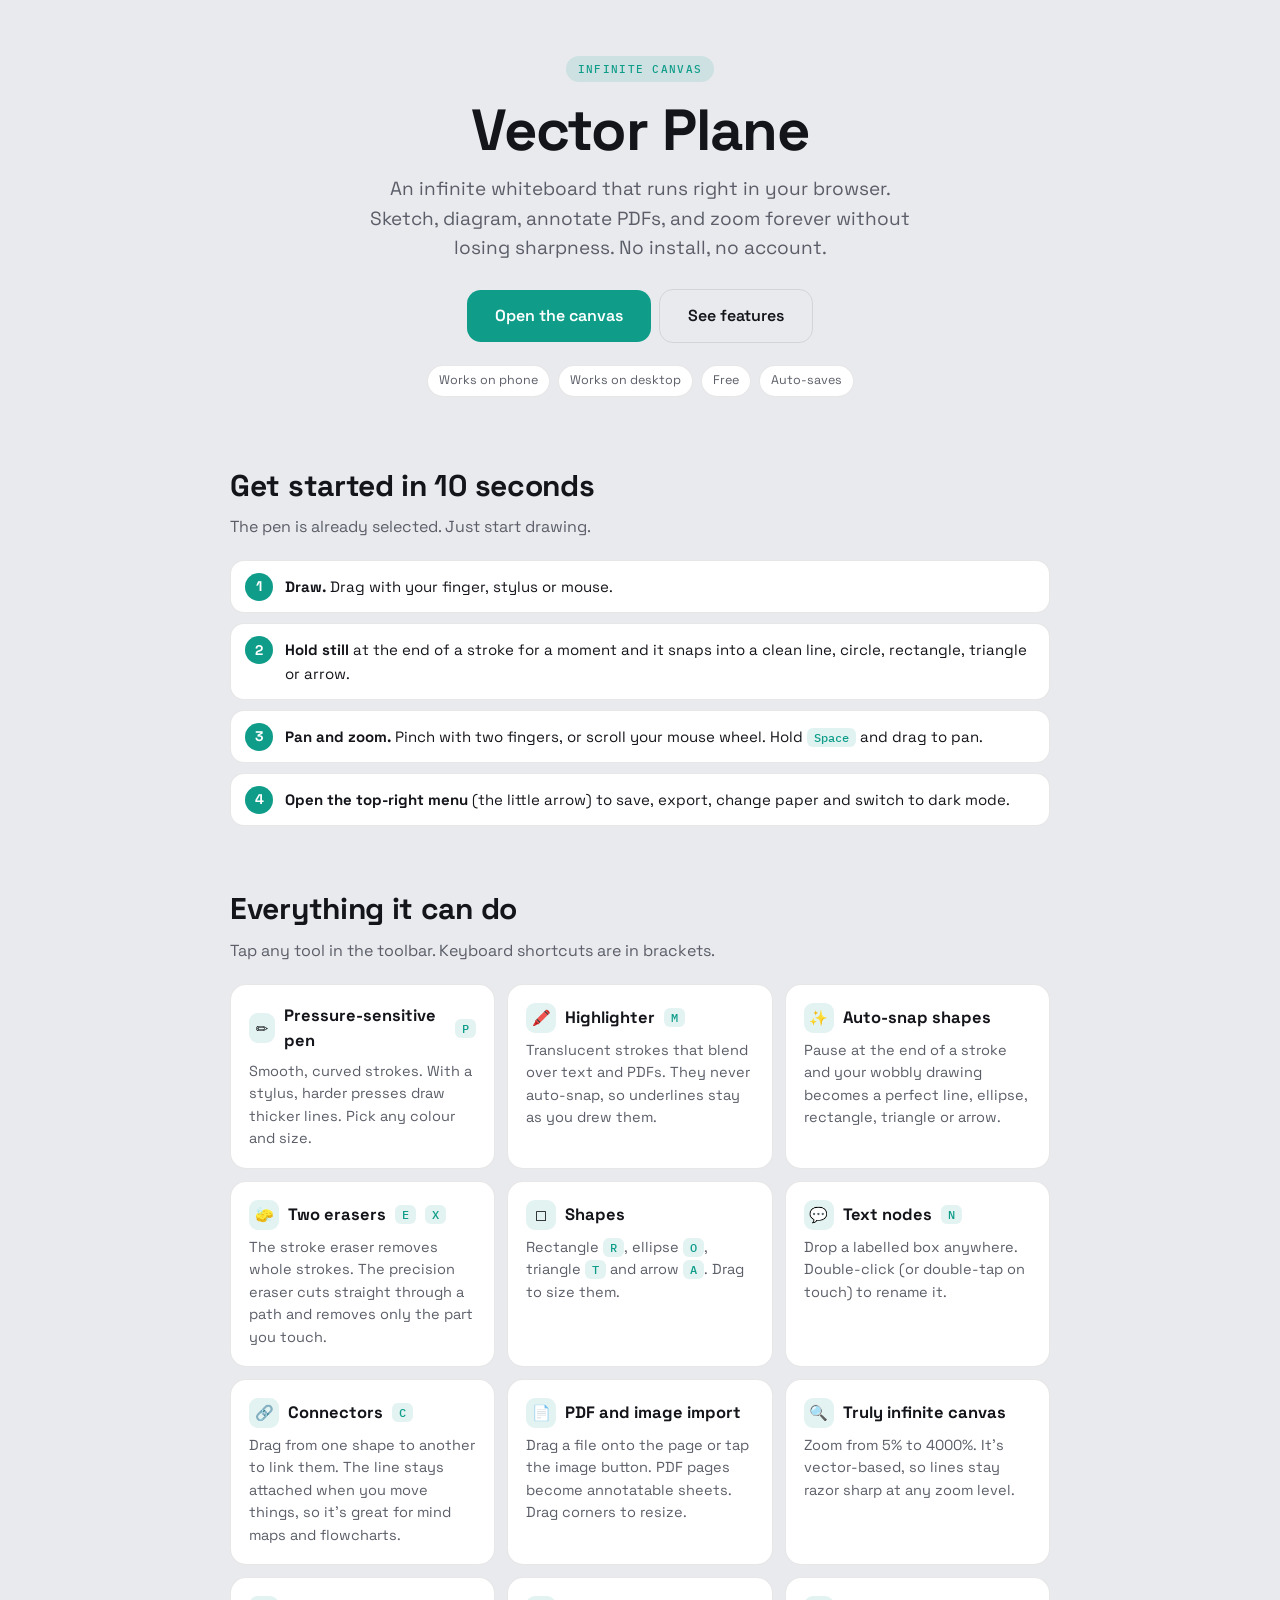
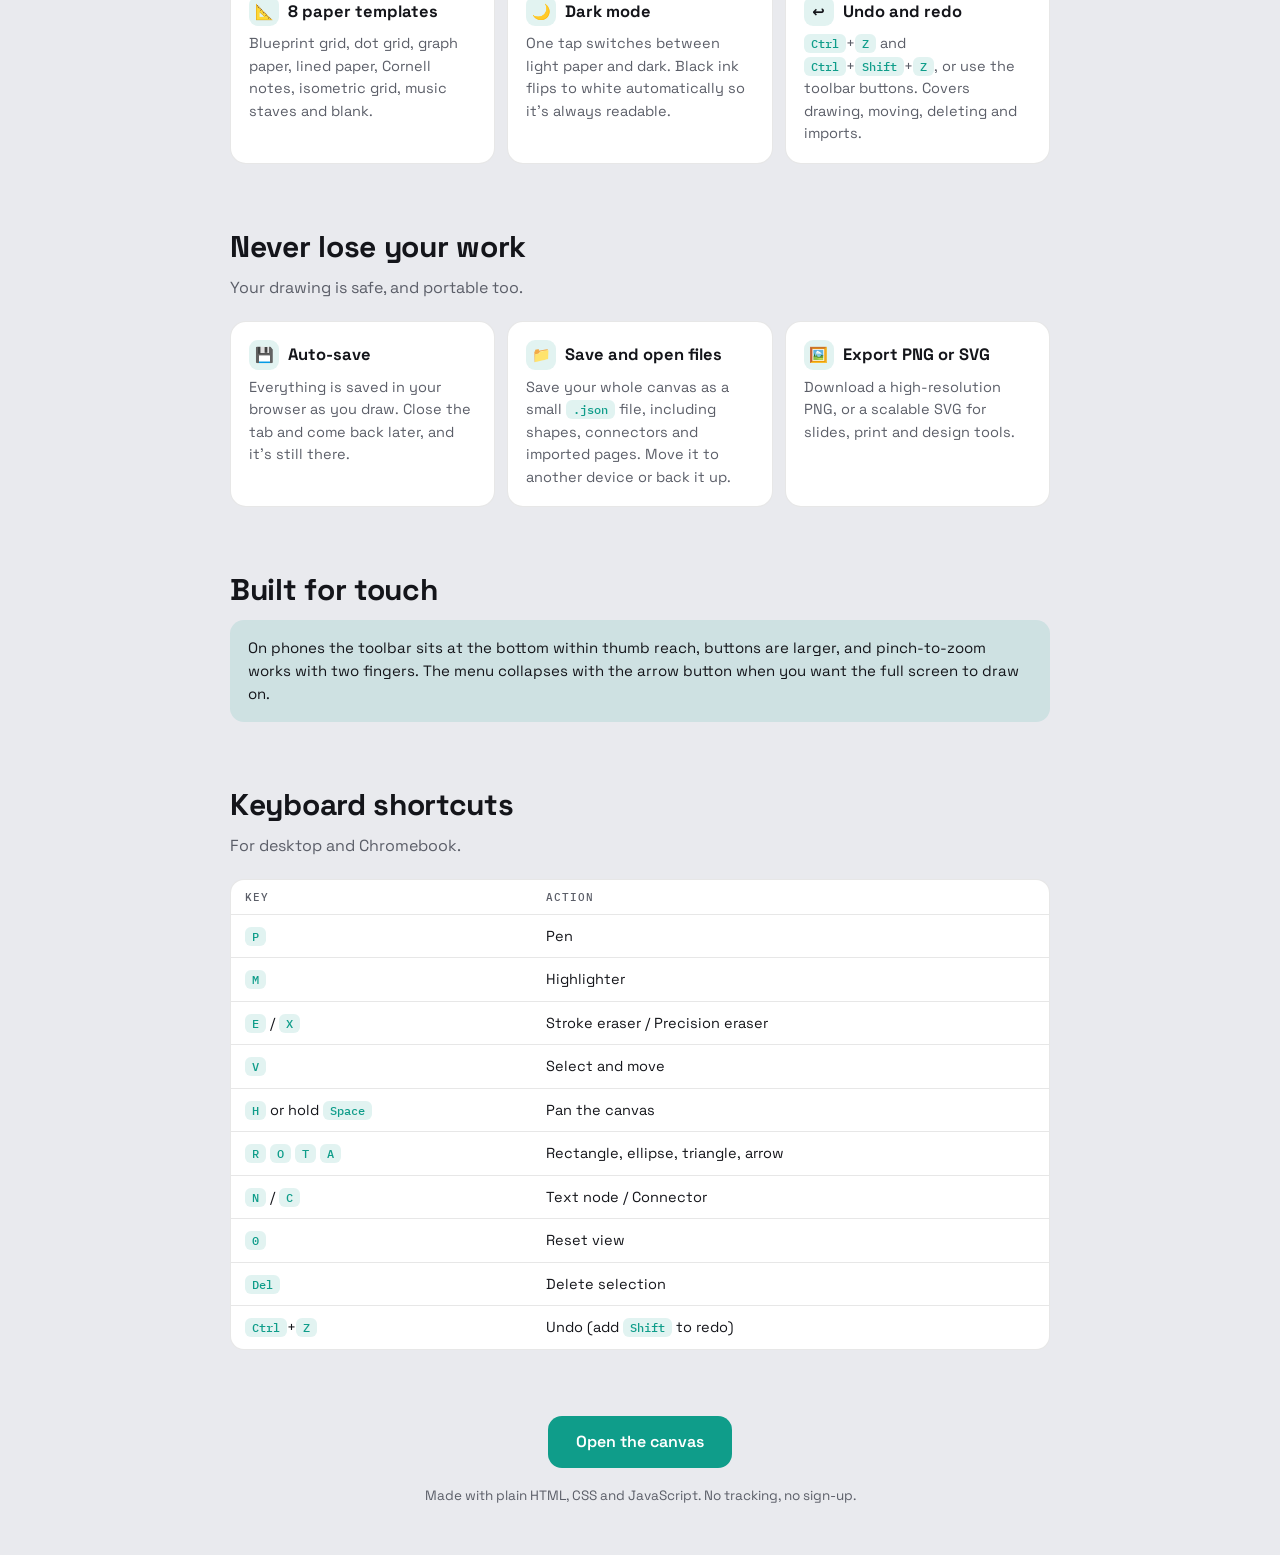
==== guide.html @ f3e9ff90 "Add feature guide HTML structure and styles This file contains the HTML structure and styling for th" ====
<!DOCTYPE html>
<html lang="en">
<head>
<meta charset="UTF-8">
<meta name="viewport" content="width=device-width, initial-scale=1, viewport-fit=cover">
<title>Vector Plane — Feature Guide</title>
<meta name="description" content="An infinite whiteboard that runs in your browser. See everything it can do.">
<link rel="icon" href="https://img.icons8.com/3d-sugary/100/class-1.png">
<link rel="preconnect" href="https://fonts.googleapis.com">
<link rel="preconnect" href="https://fonts.gstatic.com" crossorigin>
<link href="https://fonts.googleapis.com/css2?family=Space+Grotesk:wght@400;500;600;700&family=IBM+Plex+Mono:wght@400;500&display=swap" rel="stylesheet">
<style>
  :root{
    --bg:#E9EAEE; --card:#fff; --line:rgba(20,21,26,.1); --ink:#14151A; --mute:#5b5e68;
    --accent:#0f9d8a; --accent-soft:rgba(15,157,138,.12); --on-accent:#fff;
    --ui:'Space Grotesk',system-ui,-apple-system,sans-serif;
    --mono:'IBM Plex Mono',ui-monospace,monospace;
    box-sizing:border-box;
    padding-top:env(safe-area-inset-top,0px);
    padding-bottom:env(safe-area-inset-bottom,0px);
  }
  @media (prefers-color-scheme:dark){
    :root:not([data-theme="light"]){
      --bg:#121316; --card:#1E2024; --line:rgba(255,255,255,.08); --ink:#E9EAEE; --mute:#8A8D96;
      --accent:#35E0C6; --accent-soft:rgba(53,224,198,.14); --on-accent:#0A1512;
    }
  }
  :root[data-theme="dark"]{
    --bg:#121316; --card:#1E2024; --line:rgba(255,255,255,.08); --ink:#E9EAEE; --mute:#8A8D96;
    --accent:#35E0C6; --accent-soft:rgba(53,224,198,.14); --on-accent:#0A1512;
  }
  *{box-sizing:border-box}
  html{scroll-padding-top:env(safe-area-inset-top,0px);scroll-behavior:smooth}
  body{margin:0;background:var(--bg);color:var(--ink);font-family:var(--ui);line-height:1.55;-webkit-text-size-adjust:100%}
  .wrap{max-width:860px;margin:0 auto;padding:0 20px}
  .hero{padding:56px 0 36px;text-align:center}
  .tag{display:inline-block;font:500 11px var(--mono);letter-spacing:.12em;text-transform:uppercase;color:var(--accent);background:var(--accent-soft);padding:6px 12px;border-radius:999px}
  h1{font-size:clamp(34px,8vw,58px);line-height:1.04;margin:18px 0 14px;letter-spacing:-.02em}
  .lead{font-size:clamp(16px,3.6vw,19px);color:var(--mute);max-width:560px;margin:0 auto 26px}
  .btn{display:inline-block;background:var(--accent);color:var(--on-accent);font-weight:600;text-decoration:none;padding:14px 28px;border-radius:14px;font-size:16px}
  .btn.ghost{background:transparent;color:var(--ink);border:1px solid var(--line);margin-left:8px}
  .pills{display:flex;flex-wrap:wrap;gap:8px;justify-content:center;margin-top:22px}
  .pills span{font-size:12.5px;color:var(--mute);border:1px solid var(--line);padding:5px 11px;border-radius:999px;background:var(--card)}
  section{padding:30px 0}
  h2{font-size:clamp(22px,5vw,30px);margin:0 0 6px;letter-spacing:-.01em}
  .sub{color:var(--mute);margin:0 0 20px}
  .grid{display:grid;gap:12px;grid-template-columns:repeat(auto-fit,minmax(250px,1fr))}
  .card{background:var(--card);border:1px solid var(--line);border-radius:16px;padding:18px}
  .card h3{margin:0 0 6px;font-size:16.5px;display:flex;align-items:center;gap:9px}
  .card h3 i{font-style:normal;display:grid;place-items:center;width:30px;height:30px;border-radius:9px;background:var(--accent-soft);font-size:15px}
  .card p{margin:0;color:var(--mute);font-size:14.5px}
  kbd{font:500 12px var(--mono);background:var(--accent-soft);color:var(--accent);padding:2px 7px;border-radius:6px;white-space:nowrap}
  ol.steps{list-style:none;counter-reset:s;padding:0;margin:0;display:grid;gap:10px}
  ol.steps li{counter-increment:s;background:var(--card);border:1px solid var(--line);border-radius:14px;padding:14px 16px 14px 54px;position:relative;font-size:15px}
  ol.steps li::before{content:counter(s);position:absolute;left:14px;top:12px;width:28px;height:28px;border-radius:50%;background:var(--accent);color:var(--on-accent);display:grid;place-items:center;font-weight:700;font-size:14px}
  .scroll{overflow-x:auto;border:1px solid var(--line);border-radius:14px;background:var(--card)}
  table{border-collapse:collapse;width:100%;min-width:420px;font-size:14.5px}
  th,td{text-align:left;padding:10px 14px;border-bottom:1px solid var(--line)}
  tr:last-child td{border-bottom:none}
  th{font:500 11px var(--mono);letter-spacing:.08em;text-transform:uppercase;color:var(--mute)}
  .note{background:var(--accent-soft);border-radius:14px;padding:16px 18px;font-size:15px}
  footer{padding:36px 0 48px;text-align:center;color:var(--mute);font-size:13.5px}
  footer .btn{margin-bottom:18px}
</style>
</head>
<body>
<div class="wrap">

  <header class="hero">
    <span class="tag">Infinite canvas</span>
    <h1>Vector Plane</h1>
    <p class="lead">An infinite whiteboard that runs right in your browser. Sketch, diagram, annotate PDFs, and zoom forever without losing sharpness. No install, no account.</p>
    <a class="btn" href="https://zxdr4gon.github.io/vectorboard/">Open the canvas</a><a class="btn ghost" href="#features">See features</a>
    <div class="pills"><span>Works on phone</span><span>Works on desktop</span><span>Free</span><span>Auto-saves</span></div>
  </header>

  <section id="start">
    <h2>Get started in 10 seconds</h2>
    <p class="sub">The pen is already selected. Just start drawing.</p>
    <ol class="steps">
      <li><b>Draw.</b> Drag with your finger, stylus or mouse.</li>
      <li><b>Hold still</b> at the end of a stroke for a moment and it snaps into a clean line, circle, rectangle, triangle or arrow.</li>
      <li><b>Pan and zoom.</b> Pinch with two fingers, or scroll your mouse wheel. Hold <kbd>Space</kbd> and drag to pan.</li>
      <li><b>Open the top-right menu</b> (the little arrow) to save, export, change paper and switch to dark mode.</li>
    </ol>
  </section>

  <section id="features">
    <h2>Everything it can do</h2>
    <p class="sub">Tap any tool in the toolbar. Keyboard shortcuts are in brackets.</p>
    <div class="grid">
      <div class="card"><h3><i>✏️</i>Pressure-sensitive pen <kbd>P</kbd></h3><p>Smooth, curved strokes. With a stylus, harder presses draw thicker lines. Pick any colour and size.</p></div>
      <div class="card"><h3><i>🖍️</i>Highlighter <kbd>M</kbd></h3><p>Translucent strokes that blend over text and PDFs. They never auto-snap, so underlines stay as you drew them.</p></div>
      <div class="card"><h3><i>✨</i>Auto-snap shapes</h3><p>Pause at the end of a stroke and your wobbly drawing becomes a perfect line, ellipse, rectangle, triangle or arrow.</p></div>
      <div class="card"><h3><i>🧽</i>Two erasers <kbd>E</kbd> <kbd>X</kbd></h3><p>The stroke eraser removes whole strokes. The precision eraser cuts straight through a path and removes only the part you touch.</p></div>
      <div class="card"><h3><i>◻️</i>Shapes</h3><p>Rectangle <kbd>R</kbd>, ellipse <kbd>O</kbd>, triangle <kbd>T</kbd> and arrow <kbd>A</kbd>. Drag to size them.</p></div>
      <div class="card"><h3><i>💬</i>Text nodes <kbd>N</kbd></h3><p>Drop a labelled box anywhere. Double-click (or double-tap on touch) to rename it.</p></div>
      <div class="card"><h3><i>🔗</i>Connectors <kbd>C</kbd></h3><p>Drag from one shape to another to link them. The line stays attached when you move things, so it's great for mind maps and flowcharts.</p></div>
      <div class="card"><h3><i>📄</i>PDF and image import</h3><p>Drag a file onto the page or tap the image button. PDF pages become annotatable sheets. Drag corners to resize.</p></div>
      <div class="card"><h3><i>🔍</i>Truly infinite canvas</h3><p>Zoom from 5% to 4000%. It's vector-based, so lines stay razor sharp at any zoom level.</p></div>
      <div class="card"><h3><i>📐</i>8 paper templates</h3><p>Blueprint grid, dot grid, graph paper, lined paper, Cornell notes, isometric grid, music staves and blank.</p></div>
      <div class="card"><h3><i>🌙</i>Dark mode</h3><p>One tap switches between light paper and dark. Black ink flips to white automatically so it's always readable.</p></div>
      <div class="card"><h3><i>↩️</i>Undo and redo</h3><p><kbd>Ctrl</kbd>+<kbd>Z</kbd> and <kbd>Ctrl</kbd>+<kbd>Shift</kbd>+<kbd>Z</kbd>, or use the toolbar buttons. Covers drawing, moving, deleting and imports.</p></div>
    </div>
  </section>

  <section id="save">
    <h2>Never lose your work</h2>
    <p class="sub">Your drawing is safe, and portable too.</p>
    <div class="grid">
      <div class="card"><h3><i>💾</i>Auto-save</h3><p>Everything is saved in your browser as you draw. Close the tab and come back later, and it's still there.</p></div>
      <div class="card"><h3><i>📁</i>Save and open files</h3><p>Save your whole canvas as a small <kbd>.json</kbd> file, including shapes, connectors and imported pages. Move it to another device or back it up.</p></div>
      <div class="card"><h3><i>🖼️</i>Export PNG or SVG</h3><p>Download a high-resolution PNG, or a scalable SVG for slides, print and design tools.</p></div>
    </div>
  </section>

  <section id="mobile">
    <h2>Built for touch</h2>
    <div class="note">On phones the toolbar sits at the bottom within thumb reach, buttons are larger, and pinch-to-zoom works with two fingers. The menu collapses with the arrow button when you want the full screen to draw on.</div>
  </section>

  <section id="keys">
    <h2>Keyboard shortcuts</h2>
    <p class="sub">For desktop and Chromebook.</p>
    <div class="scroll"><table>
      <tr><th>Key</th><th>Action</th></tr>
      <tr><td><kbd>P</kbd></td><td>Pen</td></tr>
      <tr><td><kbd>M</kbd></td><td>Highlighter</td></tr>
      <tr><td><kbd>E</kbd> / <kbd>X</kbd></td><td>Stroke eraser / Precision eraser</td></tr>
      <tr><td><kbd>V</kbd></td><td>Select and move</td></tr>
      <tr><td><kbd>H</kbd> or hold <kbd>Space</kbd></td><td>Pan the canvas</td></tr>
      <tr><td><kbd>R</kbd> <kbd>O</kbd> <kbd>T</kbd> <kbd>A</kbd></td><td>Rectangle, ellipse, triangle, arrow</td></tr>
      <tr><td><kbd>N</kbd> / <kbd>C</kbd></td><td>Text node / Connector</td></tr>
      <tr><td><kbd>0</kbd></td><td>Reset view</td></tr>
      <tr><td><kbd>Del</kbd></td><td>Delete selection</td></tr>
      <tr><td><kbd>Ctrl</kbd>+<kbd>Z</kbd></td><td>Undo (add <kbd>Shift</kbd> to redo)</td></tr>
    </table></div>
  </section>

  <footer>
    <a class="btn" href="https://zxdr4gon.github.io/vectorboard/">Open the canvas</a>
    <div>Made with plain HTML, CSS and JavaScript. No tracking, no sign-up.</div>
  </footer>

</div>
</body>
</html>
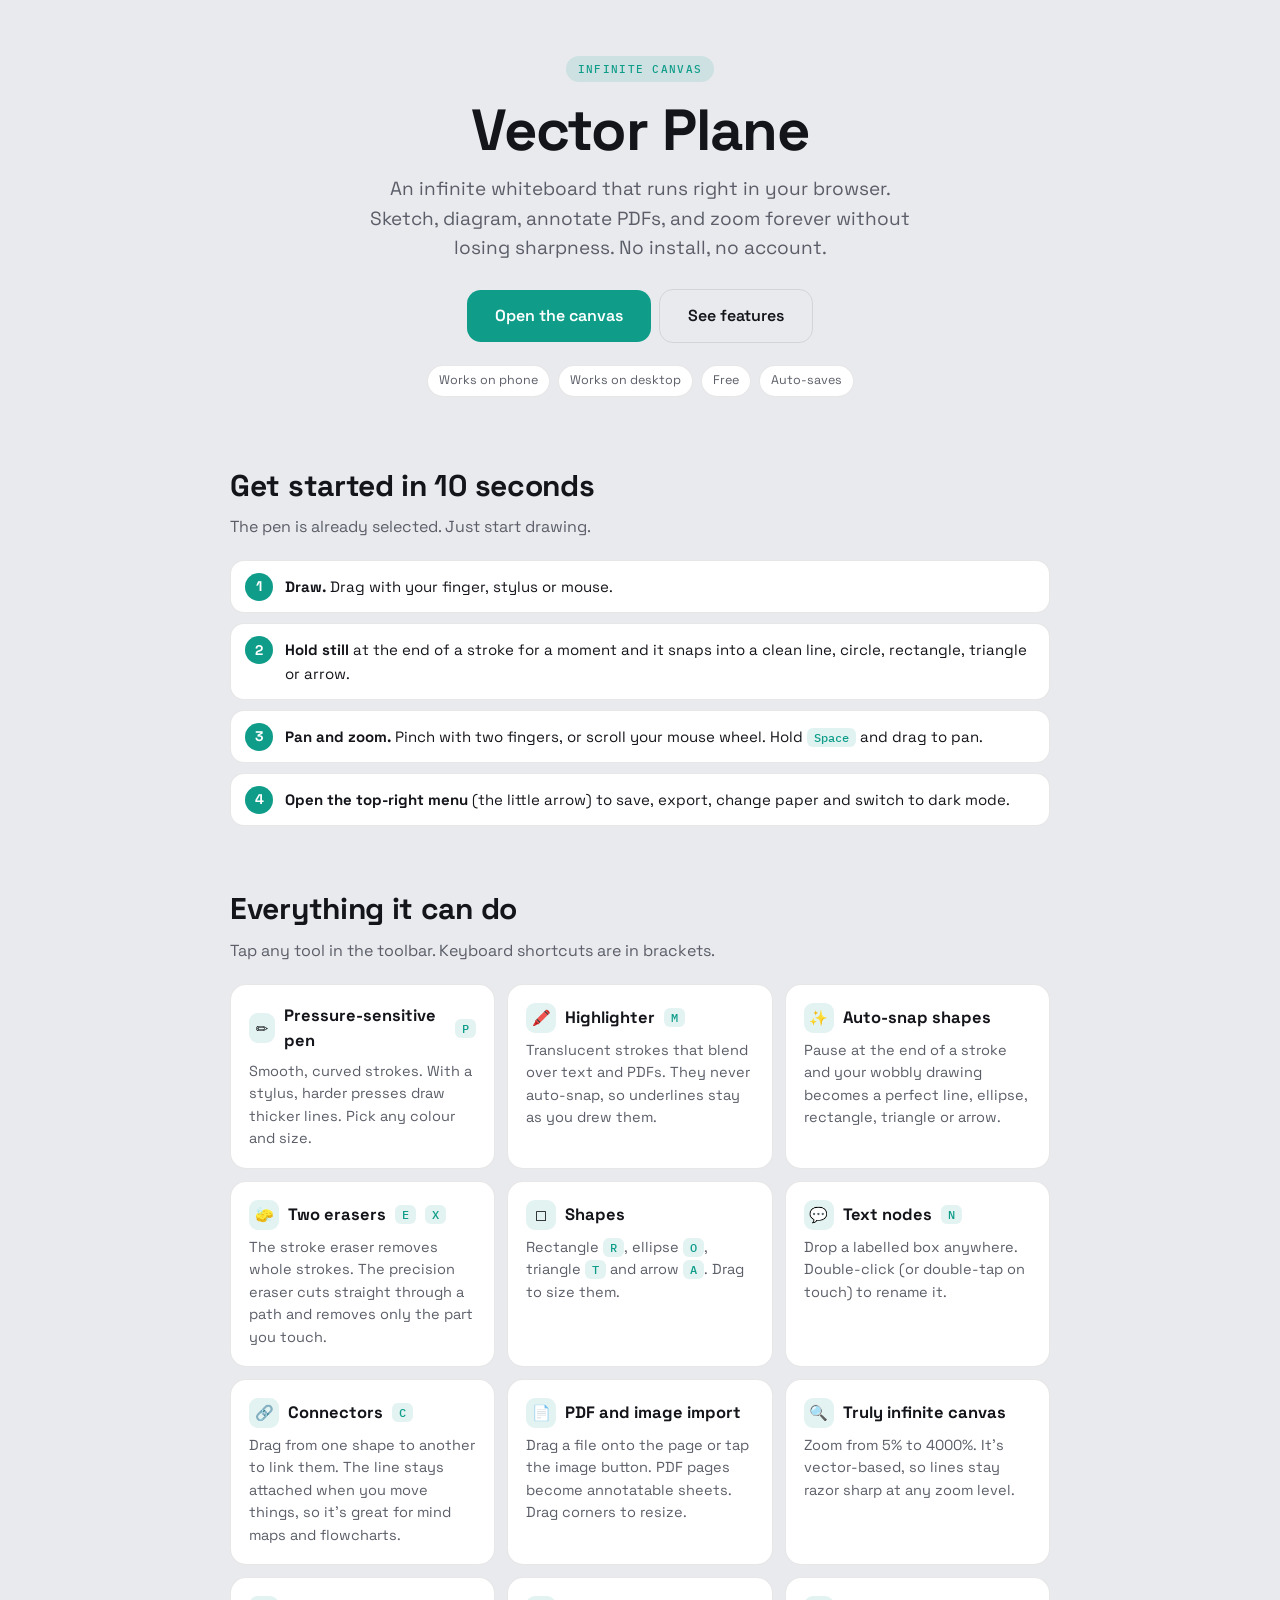
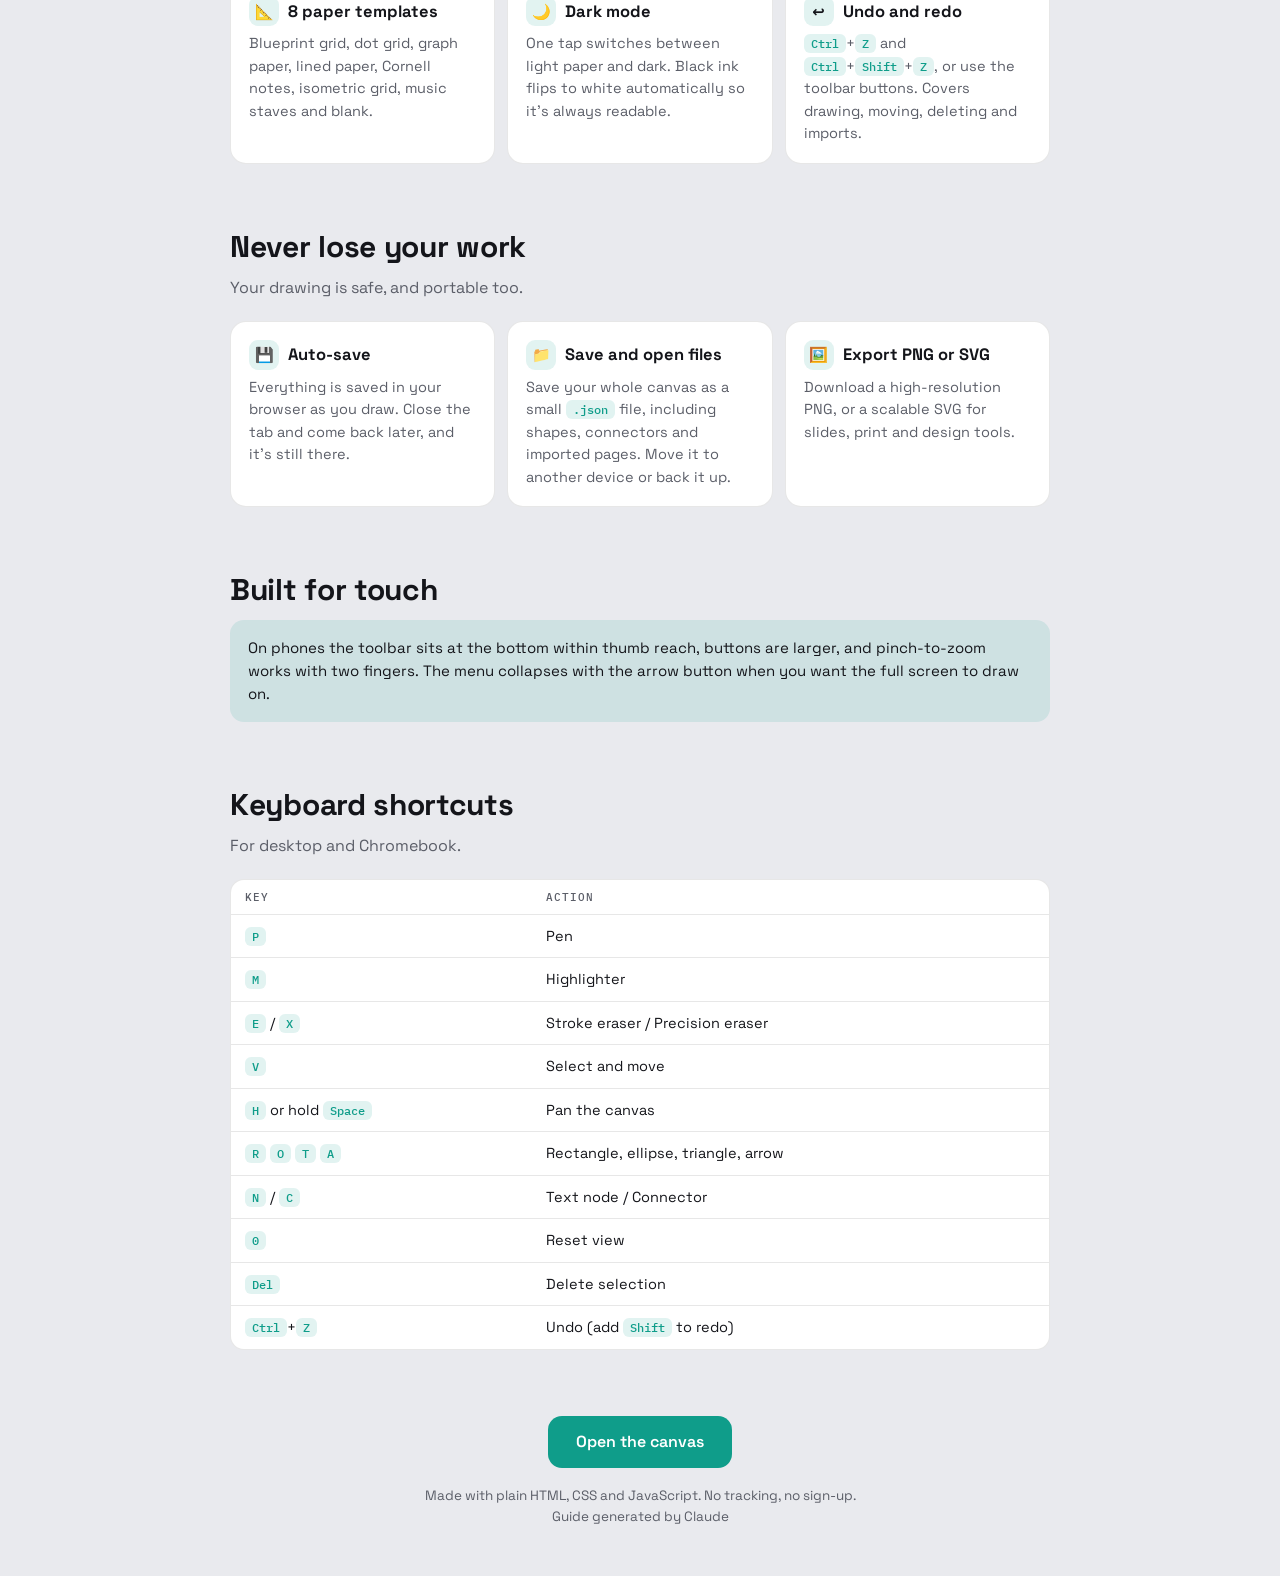
==== commit a5677f18: "Fix footer HTML syntax error" ====
--- a/guide.html
+++ b/guide.html
@@ -140,6 +140,7 @@
   <footer>
     <a class="btn" href="https://zxdr4gon.github.io/vectorboard/">Open the canvas</a>
     <div>Made with plain HTML, CSS and JavaScript. No tracking, no sign-up.</div>
+    <div>Guide generated by Claude</div?
   </footer>
 
 </div>
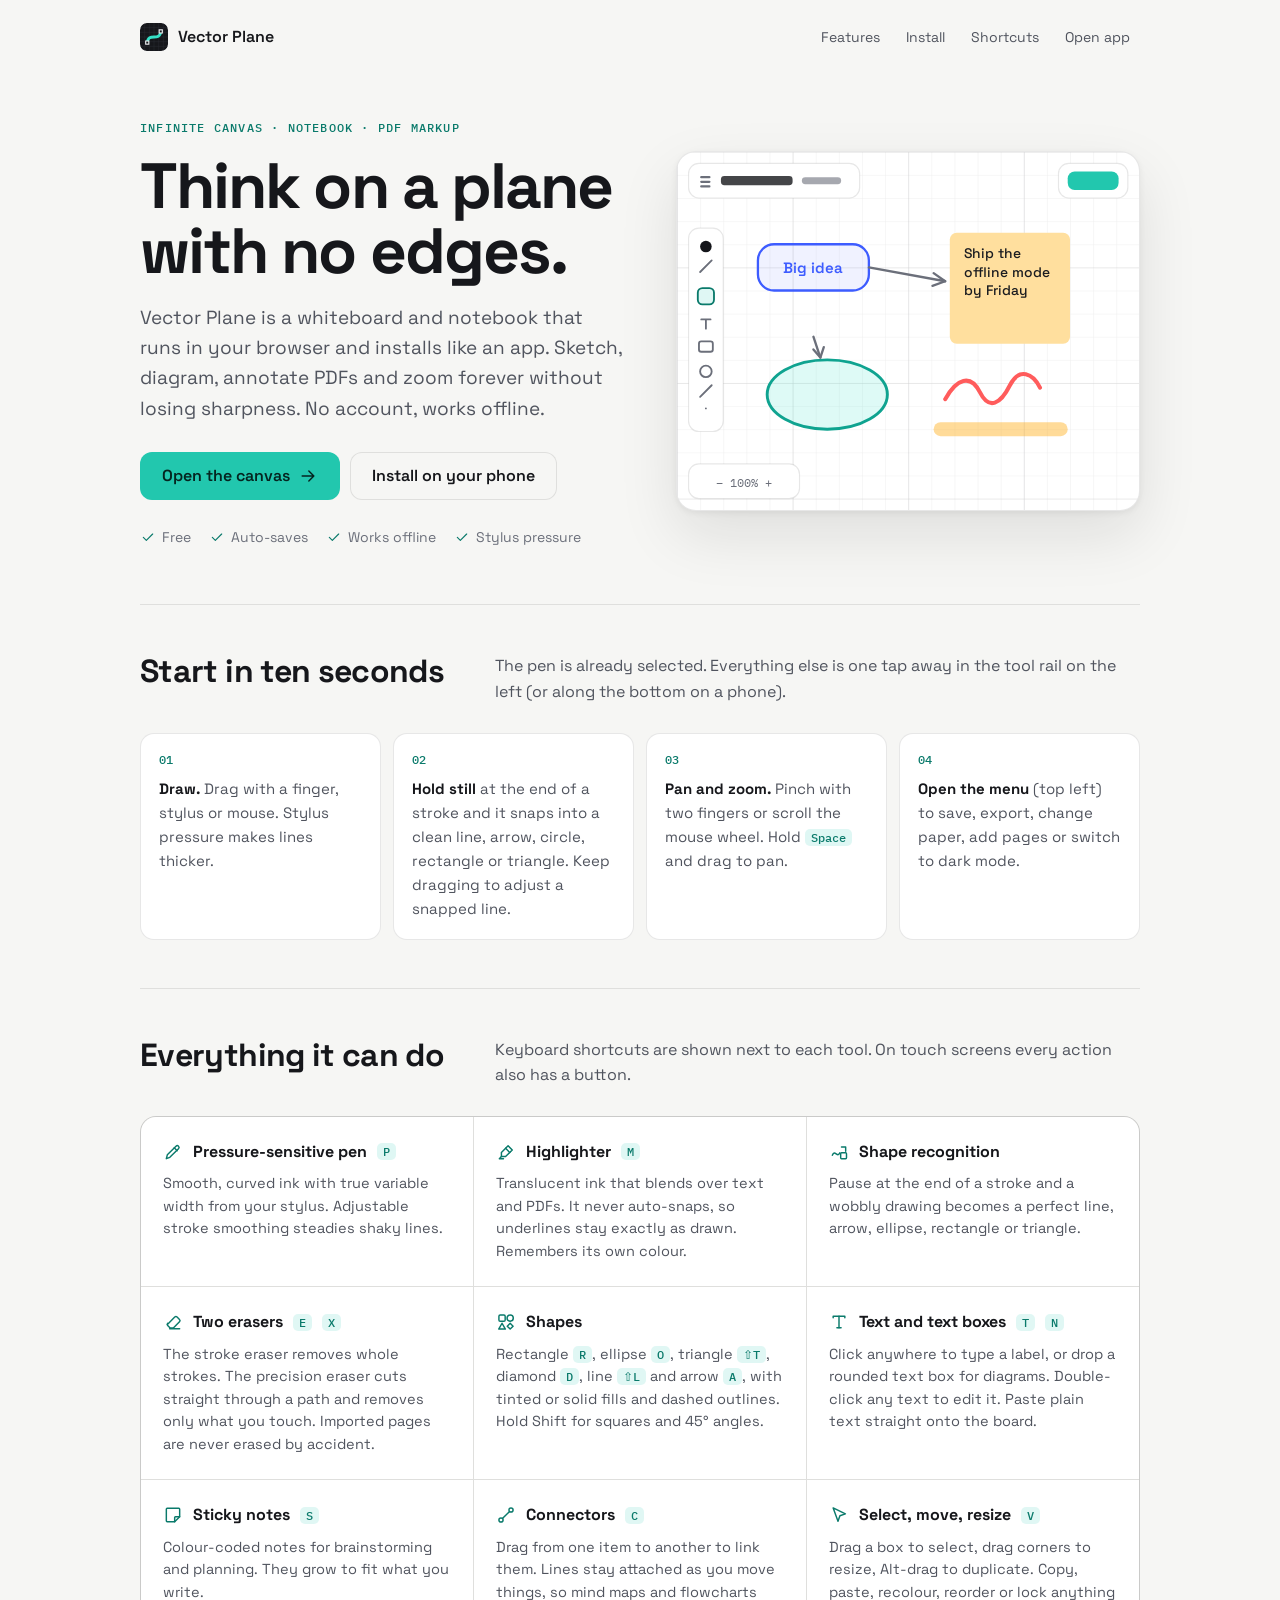
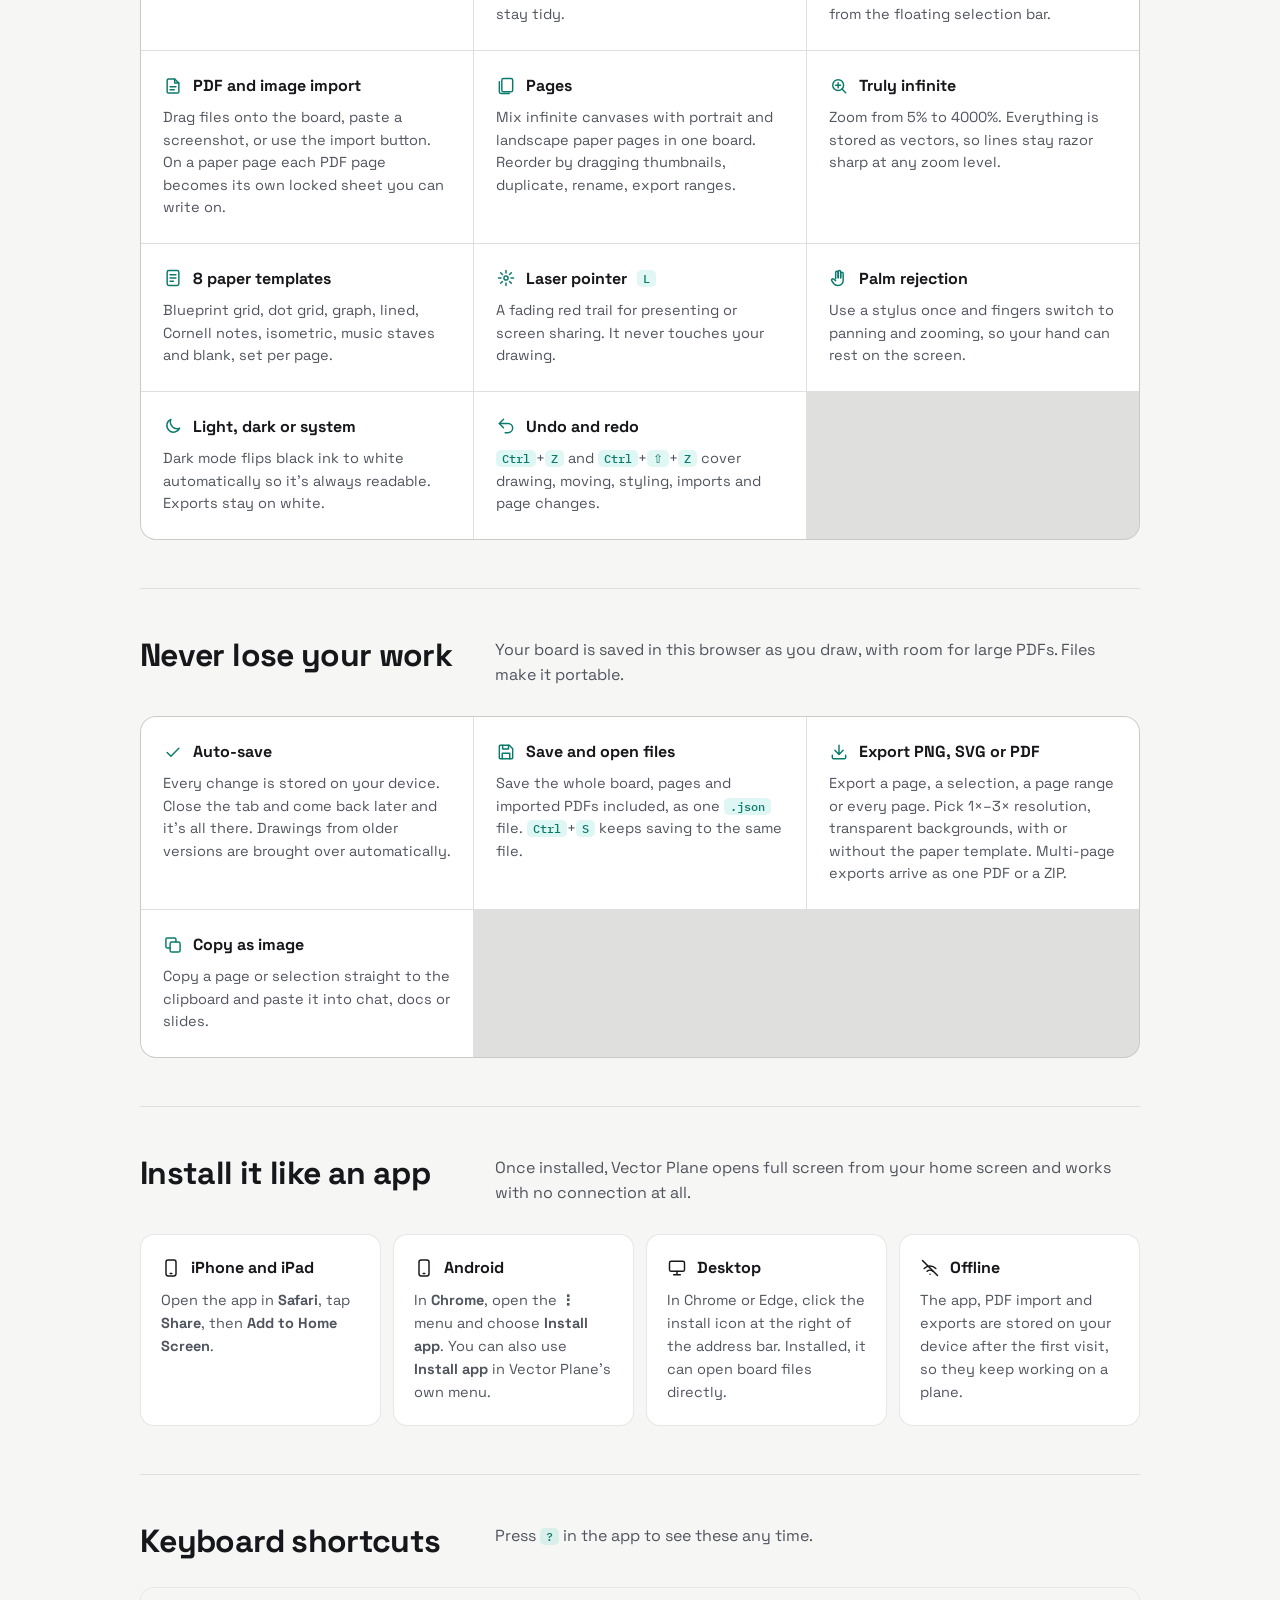
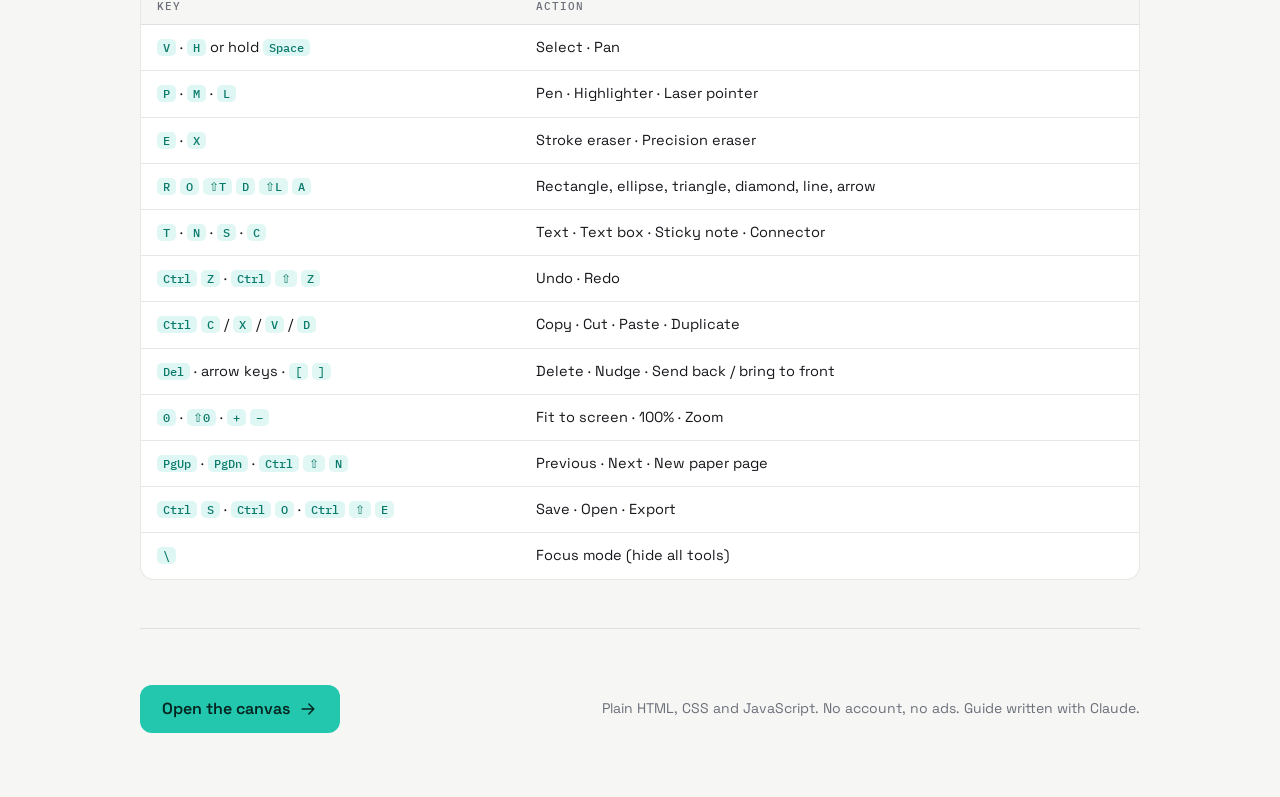
==== commit e05f5d1f: "Revamp Vector Plane as an installable offline web app Merge the infinite canvas (index.html) and the" ====
--- a/guide.html
+++ b/guide.html
@@ -4,145 +4,283 @@
 <meta charset="UTF-8">
 <meta name="viewport" content="width=device-width, initial-scale=1, viewport-fit=cover">
 <title>Vector Plane — Feature Guide</title>
-<meta name="description" content="An infinite whiteboard that runs in your browser. See everything it can do.">
-<link rel="icon" href="https://img.icons8.com/3d-sugary/100/class-1.png">
+<meta name="description" content="An infinite whiteboard and notebook that runs in your browser and installs on your phone. See everything it can do.">
+<meta name="theme-color" content="#F6F6F4" media="(prefers-color-scheme: light)">
+<meta name="theme-color" content="#121316" media="(prefers-color-scheme: dark)">
+<link rel="manifest" href="manifest.webmanifest">
+<link rel="icon" href="icons/favicon.svg" type="image/svg+xml">
+<link rel="apple-touch-icon" href="icons/apple-touch-icon.png">
 <link rel="preconnect" href="https://fonts.googleapis.com">
 <link rel="preconnect" href="https://fonts.gstatic.com" crossorigin>
 <link href="https://fonts.googleapis.com/css2?family=Space+Grotesk:wght@400;500;600;700&family=IBM+Plex+Mono:wght@400;500&display=swap" rel="stylesheet">
 <style>
-  :root{
-    --bg:#E9EAEE; --card:#fff; --line:rgba(20,21,26,.1); --ink:#14151A; --mute:#5b5e68;
-    --accent:#0f9d8a; --accent-soft:rgba(15,157,138,.12); --on-accent:#fff;
-    --ui:'Space Grotesk',system-ui,-apple-system,sans-serif;
-    --mono:'IBM Plex Mono',ui-monospace,monospace;
-    box-sizing:border-box;
-    padding-top:env(safe-area-inset-top,0px);
-    padding-bottom:env(safe-area-inset-bottom,0px);
-  }
-  @media (prefers-color-scheme:dark){
-    :root:not([data-theme="light"]){
-      --bg:#121316; --card:#1E2024; --line:rgba(255,255,255,.08); --ink:#E9EAEE; --mute:#8A8D96;
-      --accent:#35E0C6; --accent-soft:rgba(53,224,198,.14); --on-accent:#0A1512;
-    }
-  }
-  :root[data-theme="dark"]{
-    --bg:#121316; --card:#1E2024; --line:rgba(255,255,255,.08); --ink:#E9EAEE; --mute:#8A8D96;
-    --accent:#35E0C6; --accent-soft:rgba(53,224,198,.14); --on-accent:#0A1512;
-  }
-  *{box-sizing:border-box}
-  html{scroll-padding-top:env(safe-area-inset-top,0px);scroll-behavior:smooth}
-  body{margin:0;background:var(--bg);color:var(--ink);font-family:var(--ui);line-height:1.55;-webkit-text-size-adjust:100%}
-  .wrap{max-width:860px;margin:0 auto;padding:0 20px}
-  .hero{padding:56px 0 36px;text-align:center}
-  .tag{display:inline-block;font:500 11px var(--mono);letter-spacing:.12em;text-transform:uppercase;color:var(--accent);background:var(--accent-soft);padding:6px 12px;border-radius:999px}
-  h1{font-size:clamp(34px,8vw,58px);line-height:1.04;margin:18px 0 14px;letter-spacing:-.02em}
-  .lead{font-size:clamp(16px,3.6vw,19px);color:var(--mute);max-width:560px;margin:0 auto 26px}
-  .btn{display:inline-block;background:var(--accent);color:var(--on-accent);font-weight:600;text-decoration:none;padding:14px 28px;border-radius:14px;font-size:16px}
-  .btn.ghost{background:transparent;color:var(--ink);border:1px solid var(--line);margin-left:8px}
-  .pills{display:flex;flex-wrap:wrap;gap:8px;justify-content:center;margin-top:22px}
-  .pills span{font-size:12.5px;color:var(--mute);border:1px solid var(--line);padding:5px 11px;border-radius:999px;background:var(--card)}
-  section{padding:30px 0}
-  h2{font-size:clamp(22px,5vw,30px);margin:0 0 6px;letter-spacing:-.01em}
-  .sub{color:var(--mute);margin:0 0 20px}
-  .grid{display:grid;gap:12px;grid-template-columns:repeat(auto-fit,minmax(250px,1fr))}
-  .card{background:var(--card);border:1px solid var(--line);border-radius:16px;padding:18px}
-  .card h3{margin:0 0 6px;font-size:16.5px;display:flex;align-items:center;gap:9px}
-  .card h3 i{font-style:normal;display:grid;place-items:center;width:30px;height:30px;border-radius:9px;background:var(--accent-soft);font-size:15px}
-  .card p{margin:0;color:var(--mute);font-size:14.5px}
-  kbd{font:500 12px var(--mono);background:var(--accent-soft);color:var(--accent);padding:2px 7px;border-radius:6px;white-space:nowrap}
-  ol.steps{list-style:none;counter-reset:s;padding:0;margin:0;display:grid;gap:10px}
-  ol.steps li{counter-increment:s;background:var(--card);border:1px solid var(--line);border-radius:14px;padding:14px 16px 14px 54px;position:relative;font-size:15px}
-  ol.steps li::before{content:counter(s);position:absolute;left:14px;top:12px;width:28px;height:28px;border-radius:50%;background:var(--accent);color:var(--on-accent);display:grid;place-items:center;font-weight:700;font-size:14px}
-  .scroll{overflow-x:auto;border:1px solid var(--line);border-radius:14px;background:var(--card)}
-  table{border-collapse:collapse;width:100%;min-width:420px;font-size:14.5px}
-  th,td{text-align:left;padding:10px 14px;border-bottom:1px solid var(--line)}
-  tr:last-child td{border-bottom:none}
-  th{font:500 11px var(--mono);letter-spacing:.08em;text-transform:uppercase;color:var(--mute)}
-  .note{background:var(--accent-soft);border-radius:14px;padding:16px 18px;font-size:15px}
-  footer{padding:36px 0 48px;text-align:center;color:var(--mute);font-size:13.5px}
-  footer .btn{margin-bottom:18px}
+  :root {
+    --bg: #F6F6F4; --card: #FFFFFF; --line: rgba(20,21,26,.10); --ink: #16171B; --mute: #50545E; --faint: #6B6F7A;
+    --accent: #22C7AE; --accent-ink: #0A7A6B; --accent-soft: rgba(34,199,174,.14); --on-accent: #052520;
+    --ui: 'Space Grotesk', system-ui, -apple-system, sans-serif; --mono: 'IBM Plex Mono', ui-monospace, monospace;
+    color-scheme: light;
+  }
+  @media (prefers-color-scheme: dark) {
+    :root { --bg: #121316; --card: #1C1D21; --line: rgba(255,255,255,.08); --ink: #ECEDEF; --mute: #B9BCC4; --faint: #9195A0;
+      --accent: #35E0C6; --accent-ink: #35E0C6; --accent-soft: rgba(53,224,198,.13); --on-accent: #062520; color-scheme: dark; }
+  }
+  * { box-sizing: border-box; }
+  html { scroll-behavior: smooth; -webkit-text-size-adjust: 100%; }
+  @media (prefers-reduced-motion: reduce) { html { scroll-behavior: auto; } }
+  body { margin: 0; background: var(--bg); color: var(--ink); font: 16px/1.6 var(--ui); padding: env(safe-area-inset-top) env(safe-area-inset-right) env(safe-area-inset-bottom) env(safe-area-inset-left); }
+  .wrap { max-width: 1040px; margin: 0 auto; padding: 0 20px; }
+  a { color: inherit; }
+  :focus-visible { outline: 2px solid var(--accent); outline-offset: 3px; border-radius: 6px; }
+  .ic { width: 20px; height: 20px; fill: none; stroke: currentColor; stroke-width: 1.75; stroke-linecap: round; stroke-linejoin: round; flex: none; }
+
+  nav.top { display: flex; align-items: center; justify-content: space-between; padding: 18px 0; }
+  .brand { display: flex; align-items: center; gap: 10px; font-weight: 600; text-decoration: none; }
+  .brand img { width: 28px; height: 28px; border-radius: 7px; }
+  .top-links { display: flex; gap: 6px; }
+  .top-links a { text-decoration: none; color: var(--mute); font-size: 14px; padding: 8px 10px; border-radius: 8px; }
+  .top-links a:hover { color: var(--ink); background: var(--accent-soft); }
+
+  .hero { display: grid; grid-template-columns: 1.05fr 1fr; gap: 48px; align-items: center; padding: 40px 0 56px; }
+  .eyebrow { font: 500 12px var(--mono); letter-spacing: .1em; text-transform: uppercase; color: var(--accent-ink); }
+  h1 { font-size: clamp(38px, 6vw, 64px); line-height: 1.02; letter-spacing: -.03em; margin: 14px 0 18px; font-weight: 700; }
+  .lead { font-size: clamp(17px, 2.2vw, 19px); color: var(--mute); margin: 0 0 28px; max-width: 34em; }
+  .cta { display: flex; flex-wrap: wrap; gap: 10px; align-items: center; }
+  .btn { display: inline-flex; align-items: center; gap: 8px; height: 48px; padding: 0 22px; border-radius: 12px; font-weight: 600; text-decoration: none; font-size: 16px; transition: background-color .15s, box-shadow .15s; }
+  .btn-primary { background: var(--accent); color: var(--on-accent); }
+  .btn-primary:hover { filter: brightness(1.05); }
+  .btn-ghost { box-shadow: inset 0 0 0 1px var(--line); color: var(--ink); }
+  .btn-ghost:hover { background: var(--card); }
+  .facts { display: flex; flex-wrap: wrap; gap: 6px 18px; margin: 26px 0 0; padding: 0; list-style: none; color: var(--faint); font-size: 14px; }
+  .facts li { display: flex; align-items: center; gap: 6px; }
+  .facts .ic { width: 16px; height: 16px; color: var(--accent-ink); }
+
+  /* Static mock of the app, drawn with SVG so it stays crisp and light. */
+  .mock { background: var(--card); border: 1px solid var(--line); border-radius: 20px; aspect-ratio: 4 / 3.1; position: relative; overflow: hidden; box-shadow: 0 2px 6px rgba(16,18,24,.06), 0 24px 60px rgba(16,18,24,.10); }
+  .mock svg { position: absolute; inset: 0; width: 100%; height: 100%; }
+
+  section { padding: 48px 0; border-top: 1px solid var(--line); }
+  .sec-head { display: grid; grid-template-columns: 1fr 2fr; gap: 32px; margin-bottom: 28px; }
+  h2 { font-size: clamp(24px, 3.4vw, 32px); line-height: 1.15; letter-spacing: -.02em; margin: 0; }
+  .sec-head p { margin: 0; color: var(--mute); max-width: 40em; }
+  .grid { display: grid; gap: 1px; grid-template-columns: repeat(auto-fill, minmax(260px, 1fr)); background: var(--line); border: 1px solid var(--line); border-radius: 16px; overflow: hidden; }
+  .feat { background: var(--card); padding: 22px 22px 24px; }
+  .feat h3 { display: flex; align-items: center; gap: 10px; margin: 0 0 8px; font-size: 16px; }
+  .feat h3 .ic { color: var(--accent-ink); }
+  .feat p { margin: 0; color: var(--mute); font-size: 14.5px; line-height: 1.55; }
+  kbd { font: 500 12px var(--mono); background: var(--accent-soft); color: var(--accent-ink); padding: 1px 6px; border-radius: 5px; white-space: nowrap; }
+  .new { font: 500 10px var(--mono); letter-spacing: .08em; text-transform: uppercase; color: var(--on-accent); background: var(--accent); padding: 2px 6px; border-radius: 4px; margin-left: auto; }
+
+  ol.steps { list-style: none; counter-reset: s; padding: 0; margin: 0; display: grid; gap: 12px; grid-template-columns: repeat(auto-fit, minmax(220px, 1fr)); }
+  ol.steps li { counter-increment: s; background: var(--card); border: 1px solid var(--line); border-radius: 14px; padding: 18px; font-size: 15px; color: var(--mute); }
+  ol.steps li::before { content: counter(s, decimal-leading-zero); display: block; font: 500 12px var(--mono); color: var(--accent-ink); margin-bottom: 10px; }
+  ol.steps b { color: var(--ink); }
+
+  .install { display: grid; grid-template-columns: repeat(auto-fit, minmax(240px, 1fr)); gap: 12px; }
+  .platform { background: var(--card); border: 1px solid var(--line); border-radius: 14px; padding: 20px; }
+  .platform h3 { margin: 0 0 8px; font-size: 16px; display: flex; gap: 10px; align-items: center; }
+  .platform p { margin: 0; color: var(--mute); font-size: 14.5px; }
+
+  .table { border: 1px solid var(--line); border-radius: 14px; overflow: hidden; background: var(--card); }
+  .table-scroll { overflow-x: auto; }
+  table { border-collapse: collapse; width: 100%; min-width: 460px; font-size: 14.5px; }
+  th, td { text-align: left; padding: 11px 16px; border-bottom: 1px solid var(--line); vertical-align: top; }
+  tr:last-child td { border-bottom: 0; }
+  th { font: 500 11px var(--mono); letter-spacing: .08em; text-transform: uppercase; color: var(--faint); background: var(--bg); }
+  td:first-child { white-space: nowrap; width: 38%; }
+
+  footer { padding: 56px 0 64px; border-top: 1px solid var(--line); display: flex; flex-wrap: wrap; gap: 20px; align-items: center; justify-content: space-between; color: var(--faint); font-size: 14px; }
+
+  @media (max-width: 860px) {
+    .hero { grid-template-columns: 1fr; gap: 32px; padding-top: 16px; }
+    .sec-head { grid-template-columns: 1fr; gap: 10px; }
+  }
+  @media (max-width: 520px) {
+    .top-links a:not(:last-child) { display: none; }
+    .btn { width: 100%; justify-content: center; }
+  }
 </style>
 </head>
 <body>
+<svg width="0" height="0" style="position:absolute" aria-hidden="true"><defs>
+  <symbol id="g-pen" viewBox="0 0 24 24"><path d="M4 20l1.2-4.6L15.6 5a2.1 2.1 0 013 3L8.2 18.4z"/><path d="M13.5 7l3.5 3.5"/></symbol>
+  <symbol id="g-hl" viewBox="0 0 24 24"><path d="M14.5 4.5l5 5-8 8H6.5v-5z"/><path d="M6.5 17.5L4 20h5"/><path d="M11.5 7.5l5 5"/></symbol>
+  <symbol id="g-snap" viewBox="0 0 24 24"><path d="M4 16c3-8 6 4 9-3"/><path d="M15 6h5v5"/><rect x="14" y="13" width="7" height="7" rx="1"/></symbol>
+  <symbol id="g-eraser" viewBox="0 0 24 24"><path d="M8 20h12"/><path d="M5.6 14.6l8.5-8.5a2 2 0 012.8 0l2.9 2.9a2 2 0 010 2.8L13 18.6a2 2 0 01-1.4.6H9.4a2 2 0 01-1.4-.6l-2.4-2.4a2 2 0 010-2.8z"/></symbol>
+  <symbol id="g-shapes" viewBox="0 0 24 24"><rect x="3.5" y="3.5" width="7.5" height="7.5" rx="1.5"/><circle cx="17" cy="7.25" r="3.75"/><path d="M7.25 13.5l4 7h-8z"/><path d="M17 13.5l3.5 3.5-3.5 3.5-3.5-3.5z"/></symbol>
+  <symbol id="g-text" viewBox="0 0 24 24"><path d="M5 7V5h14v2"/><path d="M12 5v14"/><path d="M9.5 19h5"/></symbol>
+  <symbol id="g-sticky" viewBox="0 0 24 24"><path d="M5 4h14a1 1 0 011 1v9l-6 6H5a1 1 0 01-1-1V5a1 1 0 011-1z"/><path d="M14 20v-5a1 1 0 011-1h5"/></symbol>
+  <symbol id="g-conn" viewBox="0 0 24 24"><circle cx="6" cy="18" r="2.5"/><circle cx="18" cy="6" r="2.5"/><path d="M8 16l8-8"/></symbol>
+  <symbol id="g-pdf" viewBox="0 0 24 24"><path d="M14 3.5H6.5A1.5 1.5 0 005 5v14a1.5 1.5 0 001.5 1.5h11A1.5 1.5 0 0019 19V8.5z"/><path d="M14 3.5v5h5M8.5 13h7M8.5 16.5h5"/></symbol>
+  <symbol id="g-zoom" viewBox="0 0 24 24"><circle cx="11" cy="11" r="6.5"/><path d="M20 20l-4.4-4.4M11 8v6M8 11h6"/></symbol>
+  <symbol id="g-paper" viewBox="0 0 24 24"><rect x="5" y="3" width="14" height="18" rx="2"/><path d="M8.5 8h7M8.5 12h7M8.5 16h4"/></symbol>
+  <symbol id="g-pages" viewBox="0 0 24 24"><rect x="7" y="3" width="13" height="16" rx="2"/><path d="M4 7v12a2 2 0 002 2h10"/></symbol>
+  <symbol id="g-select" viewBox="0 0 24 24"><path d="M5 3.5l5.8 16 2.3-6.6 6.6-2.3z"/></symbol>
+  <symbol id="g-laser" viewBox="0 0 24 24"><circle cx="12" cy="12" r="2.5"/><path d="M12 3v3M12 18v3M3 12h3M18 12h3M5.6 5.6l2.1 2.1M16.3 16.3l2.1 2.1M5.6 18.4l2.1-2.1M16.3 7.7l2.1-2.1"/></symbol>
+  <symbol id="g-moon" viewBox="0 0 24 24"><path d="M20 14.5A8 8 0 019.5 4a8 8 0 1010.5 10.5z"/></symbol>
+  <symbol id="g-undo" viewBox="0 0 24 24"><path d="M9 14L4 9l5-5"/><path d="M4 9h10.5a5.5 5.5 0 010 11H11"/></symbol>
+  <symbol id="g-save" viewBox="0 0 24 24"><path d="M5 4h11l4 4v11a1 1 0 01-1 1H5a1 1 0 01-1-1V5a1 1 0 011-1z"/><path d="M8 4v4.5h7V4"/><path d="M7.5 20v-6.5h9V20"/></symbol>
+  <symbol id="g-dl" viewBox="0 0 24 24"><path d="M12 4v11M7 10l5 5 5-5"/><path d="M4 16v2.5A1.5 1.5 0 005.5 20h13a1.5 1.5 0 001.5-1.5V16"/></symbol>
+  <symbol id="g-clip" viewBox="0 0 24 24"><rect x="8.5" y="8.5" width="12" height="12" rx="2"/><path d="M15.5 8.5V5A1.5 1.5 0 0014 3.5H5A1.5 1.5 0 003.5 5v9A1.5 1.5 0 005 15.5h3.5"/></symbol>
+  <symbol id="g-offline" viewBox="0 0 24 24"><path d="M5 12.5a10 10 0 0114 0M8.5 16a5 5 0 017 0"/><path d="M12 19.5h.01"/><path d="M3 3l18 18"/></symbol>
+  <symbol id="g-phone" viewBox="0 0 24 24"><rect x="6" y="2.5" width="12" height="19" rx="2.5"/><path d="M11 18.5h2"/></symbol>
+  <symbol id="g-desktop" viewBox="0 0 24 24"><rect x="3" y="4" width="18" height="12" rx="2"/><path d="M8 20h8M12 16v4"/></symbol>
+  <symbol id="g-check" viewBox="0 0 24 24"><path d="M5 12.5l4.5 4.5L19 7.5"/></symbol>
+  <symbol id="g-arrow" viewBox="0 0 24 24"><path d="M5 12h14M13 6l6 6-6 6"/></symbol>
+  <symbol id="g-palm" viewBox="0 0 24 24"><path d="M8 13V5.5a1.5 1.5 0 013 0V12"/><path d="M11 11.5V4.5a1.5 1.5 0 013 0V12"/><path d="M14 11.5v-5a1.5 1.5 0 013 0V15a6 6 0 01-6 6h-.6a6 6 0 01-4.8-2.4l-2.3-3.3a1.5 1.5 0 012.3-1.9L8 15.2"/></symbol>
+</defs></svg>
+
 <div class="wrap">
+  <nav class="top" aria-label="Site">
+    <a class="brand" href="./"><img src="icons/favicon.svg" alt="" width="28" height="28">Vector Plane</a>
+    <div class="top-links">
+      <a href="#features">Features</a>
+      <a href="#install">Install</a>
+      <a href="#keys">Shortcuts</a>
+      <a href="./?ref=guide-nav" data-track="nav">Open app</a>
+    </div>
+  </nav>
 
   <header class="hero">
-    <span class="tag">Infinite canvas</span>
-    <h1>Vector Plane</h1>
-    <p class="lead">An infinite whiteboard that runs right in your browser. Sketch, diagram, annotate PDFs, and zoom forever without losing sharpness. No install, no account.</p>
-    <a class="btn" href="https://zxdr4gon.github.io/vectorboard/">Open the canvas</a><a class="btn ghost" href="#features">See features</a>
-    <div class="pills"><span>Works on phone</span><span>Works on desktop</span><span>Free</span><span>Auto-saves</span></div>
+    <div>
+      <span class="eyebrow">Infinite canvas · Notebook · PDF markup</span>
+      <h1>Think on a plane with no edges.</h1>
+      <p class="lead">Vector Plane is a whiteboard and notebook that runs in your browser and installs like an app. Sketch, diagram, annotate PDFs and zoom forever without losing sharpness. No account, works offline.</p>
+      <div class="cta">
+        <a class="btn btn-primary" href="./?ref=guide-doc" data-track="hero">Open the canvas<svg class="ic" aria-hidden="true"><use href="#g-arrow"/></svg></a>
+        <a class="btn btn-ghost" href="#install">Install on your phone</a>
+      </div>
+      <ul class="facts">
+        <li><svg class="ic" aria-hidden="true"><use href="#g-check"/></svg>Free</li>
+        <li><svg class="ic" aria-hidden="true"><use href="#g-check"/></svg>Auto-saves</li>
+        <li><svg class="ic" aria-hidden="true"><use href="#g-check"/></svg>Works offline</li>
+        <li><svg class="ic" aria-hidden="true"><use href="#g-check"/></svg>Stylus pressure</li>
+      </ul>
+    </div>
+    <div class="mock" role="img" aria-label="Preview of Vector Plane: a grid canvas with a sticky note, connected shapes and handwriting">
+      <svg viewBox="0 0 400 310" preserveAspectRatio="xMidYMid slice">
+        <defs>
+          <pattern id="gp" width="20" height="20" patternUnits="userSpaceOnUse"><path d="M20 0H0V20" fill="none" stroke="currentColor" stroke-opacity=".07"/></pattern>
+          <pattern id="gP" width="100" height="100" patternUnits="userSpaceOnUse"><path d="M100 0H0V100" fill="none" stroke="currentColor" stroke-opacity=".13"/></pattern>
+        </defs>
+        <g style="color:var(--ink)"><rect width="400" height="310" fill="url(#gp)"/><rect width="400" height="310" fill="url(#gP)"/></g>
+        <rect x="10" y="10" width="148" height="30" rx="9" fill="var(--card)" stroke="var(--line)"/>
+        <rect x="20" y="21" width="9" height="2" rx="1" fill="var(--faint)"/><rect x="20" y="25" width="9" height="2" rx="1" fill="var(--faint)"/><rect x="20" y="29" width="9" height="2" rx="1" fill="var(--faint)"/>
+        <rect x="38" y="21" width="62" height="8" rx="3" fill="var(--ink)" opacity=".8"/>
+        <rect x="108" y="22" width="34" height="6" rx="3" fill="var(--faint)" opacity=".6"/>
+        <rect x="330" y="10" width="60" height="30" rx="9" fill="var(--card)" stroke="var(--line)"/>
+        <rect x="338" y="17" width="44" height="16" rx="6" fill="var(--accent)"/>
+        <rect x="10" y="66" width="30" height="176" rx="9" fill="var(--card)" stroke="var(--line)"/>
+        <g fill="none" stroke="var(--faint)" stroke-width="1.6" stroke-linecap="round">
+          <circle cx="25" cy="82" r="5" fill="#14151A" stroke="none"/>
+          <path d="M20 104l10-10"/><rect x="18" y="118" width="14" height="14" rx="4" fill="var(--accent-soft)" stroke="var(--accent-ink)"/>
+          <path d="M21 145h8M25 145v8"/><rect x="19" y="164" width="12" height="9" rx="2"/><circle cx="25" cy="190" r="5"/><path d="M20 212l10-10M25 222h.01"/>
+        </g>
+        <rect x="70" y="80" width="96" height="40" rx="14" fill="rgba(61,92,255,.08)" stroke="#3D5CFF" stroke-width="2"/>
+        <text x="118" y="105" text-anchor="middle" font-family="Space Grotesk, sans-serif" font-weight="600" font-size="13" fill="#3D5CFF">Big idea</text>
+        <rect x="236" y="70" width="104" height="96" rx="6" fill="rgb(255,223,158)"/>
+        <text font-family="Space Grotesk, sans-serif" font-size="12" font-weight="500" fill="#1B1C20"><tspan x="248" y="92">Ship the</tspan><tspan x="248" y="108">offline mode</tspan><tspan x="248" y="124">by Friday</tspan></text>
+        <path d="M166 100L232 112" stroke="#6B6F7A" stroke-width="2" fill="none" stroke-linecap="round"/><path d="M222 105l10 7-11 4" fill="none" stroke="#6B6F7A" stroke-width="2" stroke-linecap="round" stroke-linejoin="round"/>
+        <ellipse cx="130" cy="210" rx="52" ry="30" fill="rgba(53,224,198,.16)" stroke="#0FA390" stroke-width="2.5"/>
+        <path d="M118 160L124 178" stroke="#6B6F7A" stroke-width="2" stroke-linecap="round"/><path d="M118 171l6 7 3-9" fill="none" stroke="#6B6F7A" stroke-width="2" stroke-linecap="round" stroke-linejoin="round"/>
+        <path d="M232 214c10-18 22-22 30-6s18 10 26-6 20-10 26 2" fill="none" stroke="#FF5C5C" stroke-width="3.5" stroke-linecap="round"/>
+        <path d="M228 240h104" stroke="#FFB020" stroke-width="12" stroke-linecap="round" opacity=".45"/>
+        <rect x="10" y="270" width="96" height="30" rx="9" fill="var(--card)" stroke="var(--line)"/>
+        <text x="58" y="290" text-anchor="middle" font-family="IBM Plex Mono, monospace" font-size="10" fill="var(--faint)">−  100%  +</text>
+      </svg>
+    </div>
   </header>
 
-  <section id="start">
-    <h2>Get started in 10 seconds</h2>
-    <p class="sub">The pen is already selected. Just start drawing.</p>
+  <section id="start" aria-labelledby="start-h">
+    <div class="sec-head"><h2 id="start-h">Start in ten seconds</h2><p>The pen is already selected. Everything else is one tap away in the tool rail on the left (or along the bottom on a phone).</p></div>
     <ol class="steps">
-      <li><b>Draw.</b> Drag with your finger, stylus or mouse.</li>
-      <li><b>Hold still</b> at the end of a stroke for a moment and it snaps into a clean line, circle, rectangle, triangle or arrow.</li>
-      <li><b>Pan and zoom.</b> Pinch with two fingers, or scroll your mouse wheel. Hold <kbd>Space</kbd> and drag to pan.</li>
-      <li><b>Open the top-right menu</b> (the little arrow) to save, export, change paper and switch to dark mode.</li>
+      <li><b>Draw.</b> Drag with a finger, stylus or mouse. Stylus pressure makes lines thicker.</li>
+      <li><b>Hold still</b> at the end of a stroke and it snaps into a clean line, arrow, circle, rectangle or triangle. Keep dragging to adjust a snapped line.</li>
+      <li><b>Pan and zoom.</b> Pinch with two fingers or scroll the mouse wheel. Hold <kbd>Space</kbd> and drag to pan.</li>
+      <li><b>Open the menu</b> (top left) to save, export, change paper, add pages or switch to dark mode.</li>
     </ol>
   </section>
 
-  <section id="features">
-    <h2>Everything it can do</h2>
-    <p class="sub">Tap any tool in the toolbar. Keyboard shortcuts are in brackets.</p>
+  <section id="features" aria-labelledby="feat-h">
+    <div class="sec-head"><h2 id="feat-h">Everything it can do</h2><p>Keyboard shortcuts are shown next to each tool. On touch screens every action also has a button.</p></div>
     <div class="grid">
-      <div class="card"><h3><i>✏️</i>Pressure-sensitive pen <kbd>P</kbd></h3><p>Smooth, curved strokes. With a stylus, harder presses draw thicker lines. Pick any colour and size.</p></div>
-      <div class="card"><h3><i>🖍️</i>Highlighter <kbd>M</kbd></h3><p>Translucent strokes that blend over text and PDFs. They never auto-snap, so underlines stay as you drew them.</p></div>
-      <div class="card"><h3><i>✨</i>Auto-snap shapes</h3><p>Pause at the end of a stroke and your wobbly drawing becomes a perfect line, ellipse, rectangle, triangle or arrow.</p></div>
-      <div class="card"><h3><i>🧽</i>Two erasers <kbd>E</kbd> <kbd>X</kbd></h3><p>The stroke eraser removes whole strokes. The precision eraser cuts straight through a path and removes only the part you touch.</p></div>
-      <div class="card"><h3><i>◻️</i>Shapes</h3><p>Rectangle <kbd>R</kbd>, ellipse <kbd>O</kbd>, triangle <kbd>T</kbd> and arrow <kbd>A</kbd>. Drag to size them.</p></div>
-      <div class="card"><h3><i>💬</i>Text nodes <kbd>N</kbd></h3><p>Drop a labelled box anywhere. Double-click (or double-tap on touch) to rename it.</p></div>
-      <div class="card"><h3><i>🔗</i>Connectors <kbd>C</kbd></h3><p>Drag from one shape to another to link them. The line stays attached when you move things, so it's great for mind maps and flowcharts.</p></div>
-      <div class="card"><h3><i>📄</i>PDF and image import</h3><p>Drag a file onto the page or tap the image button. PDF pages become annotatable sheets. Drag corners to resize.</p></div>
-      <div class="card"><h3><i>🔍</i>Truly infinite canvas</h3><p>Zoom from 5% to 4000%. It's vector-based, so lines stay razor sharp at any zoom level.</p></div>
-      <div class="card"><h3><i>📐</i>8 paper templates</h3><p>Blueprint grid, dot grid, graph paper, lined paper, Cornell notes, isometric grid, music staves and blank.</p></div>
-      <div class="card"><h3><i>🌙</i>Dark mode</h3><p>One tap switches between light paper and dark. Black ink flips to white automatically so it's always readable.</p></div>
-      <div class="card"><h3><i>↩️</i>Undo and redo</h3><p><kbd>Ctrl</kbd>+<kbd>Z</kbd> and <kbd>Ctrl</kbd>+<kbd>Shift</kbd>+<kbd>Z</kbd>, or use the toolbar buttons. Covers drawing, moving, deleting and imports.</p></div>
-    </div>
-  </section>
-
-  <section id="save">
-    <h2>Never lose your work</h2>
-    <p class="sub">Your drawing is safe, and portable too.</p>
+      <div class="feat"><h3><svg class="ic" aria-hidden="true"><use href="#g-pen"/></svg>Pressure-sensitive pen <kbd>P</kbd></h3><p>Smooth, curved ink with true variable width from your stylus. Adjustable stroke smoothing steadies shaky lines.</p></div>
+      <div class="feat"><h3><svg class="ic" aria-hidden="true"><use href="#g-hl"/></svg>Highlighter <kbd>M</kbd></h3><p>Translucent ink that blends over text and PDFs. It never auto-snaps, so underlines stay exactly as drawn. Remembers its own colour.</p></div>
+      <div class="feat"><h3><svg class="ic" aria-hidden="true"><use href="#g-snap"/></svg>Shape recognition</h3><p>Pause at the end of a stroke and a wobbly drawing becomes a perfect line, arrow, ellipse, rectangle or triangle.</p></div>
+      <div class="feat"><h3><svg class="ic" aria-hidden="true"><use href="#g-eraser"/></svg>Two erasers <kbd>E</kbd> <kbd>X</kbd></h3><p>The stroke eraser removes whole strokes. The precision eraser cuts straight through a path and removes only what you touch. Imported pages are never erased by accident.</p></div>
+      <div class="feat"><h3><svg class="ic" aria-hidden="true"><use href="#g-shapes"/></svg>Shapes</h3><p>Rectangle <kbd>R</kbd>, ellipse <kbd>O</kbd>, triangle <kbd>⇧T</kbd>, diamond <kbd>D</kbd>, line <kbd>⇧L</kbd> and arrow <kbd>A</kbd>, with tinted or solid fills and dashed outlines. Hold Shift for squares and 45° angles.</p></div>
+      <div class="feat"><h3><svg class="ic" aria-hidden="true"><use href="#g-text"/></svg>Text and text boxes <kbd>T</kbd> <kbd>N</kbd></h3><p>Click anywhere to type a label, or drop a rounded text box for diagrams. Double-click any text to edit it. Paste plain text straight onto the board.</p></div>
+      <div class="feat"><h3><svg class="ic" aria-hidden="true"><use href="#g-sticky"/></svg>Sticky notes <kbd>S</kbd></h3><p>Colour-coded notes for brainstorming and planning. They grow to fit what you write.</p></div>
+      <div class="feat"><h3><svg class="ic" aria-hidden="true"><use href="#g-conn"/></svg>Connectors <kbd>C</kbd></h3><p>Drag from one item to another to link them. Lines stay attached as you move things, so mind maps and flowcharts stay tidy.</p></div>
+      <div class="feat"><h3><svg class="ic" aria-hidden="true"><use href="#g-select"/></svg>Select, move, resize <kbd>V</kbd></h3><p>Drag a box to select, drag corners to resize, Alt-drag to duplicate. Copy, paste, recolour, reorder or lock anything from the floating selection bar.</p></div>
+      <div class="feat"><h3><svg class="ic" aria-hidden="true"><use href="#g-pdf"/></svg>PDF and image import</h3><p>Drag files onto the board, paste a screenshot, or use the import button. On a paper page each PDF page becomes its own locked sheet you can write on.</p></div>
+      <div class="feat"><h3><svg class="ic" aria-hidden="true"><use href="#g-pages"/></svg>Pages</h3><p>Mix infinite canvases with portrait and landscape paper pages in one board. Reorder by dragging thumbnails, duplicate, rename, export ranges.</p></div>
+      <div class="feat"><h3><svg class="ic" aria-hidden="true"><use href="#g-zoom"/></svg>Truly infinite</h3><p>Zoom from 5% to 4000%. Everything is stored as vectors, so lines stay razor sharp at any zoom level.</p></div>
+      <div class="feat"><h3><svg class="ic" aria-hidden="true"><use href="#g-paper"/></svg>8 paper templates</h3><p>Blueprint grid, dot grid, graph, lined, Cornell notes, isometric, music staves and blank, set per page.</p></div>
+      <div class="feat"><h3><svg class="ic" aria-hidden="true"><use href="#g-laser"/></svg>Laser pointer <kbd>L</kbd></h3><p>A fading red trail for presenting or screen sharing. It never touches your drawing.</p></div>
+      <div class="feat"><h3><svg class="ic" aria-hidden="true"><use href="#g-palm"/></svg>Palm rejection</h3><p>Use a stylus once and fingers switch to panning and zooming, so your hand can rest on the screen.</p></div>
+      <div class="feat"><h3><svg class="ic" aria-hidden="true"><use href="#g-moon"/></svg>Light, dark or system</h3><p>Dark mode flips black ink to white automatically so it’s always readable. Exports stay on white.</p></div>
+      <div class="feat"><h3><svg class="ic" aria-hidden="true"><use href="#g-undo"/></svg>Undo and redo</h3><p><kbd>Ctrl</kbd>+<kbd>Z</kbd> and <kbd>Ctrl</kbd>+<kbd>⇧</kbd>+<kbd>Z</kbd> cover drawing, moving, styling, imports and page changes.</p></div>
+    </div>
+  </section>
+
+  <section id="save" aria-labelledby="save-h">
+    <div class="sec-head"><h2 id="save-h">Never lose your work</h2><p>Your board is saved in this browser as you draw, with room for large PDFs. Files make it portable.</p></div>
     <div class="grid">
-      <div class="card"><h3><i>💾</i>Auto-save</h3><p>Everything is saved in your browser as you draw. Close the tab and come back later, and it's still there.</p></div>
-      <div class="card"><h3><i>📁</i>Save and open files</h3><p>Save your whole canvas as a small <kbd>.json</kbd> file, including shapes, connectors and imported pages. Move it to another device or back it up.</p></div>
-      <div class="card"><h3><i>🖼️</i>Export PNG or SVG</h3><p>Download a high-resolution PNG, or a scalable SVG for slides, print and design tools.</p></div>
-    </div>
-  </section>
-
-  <section id="mobile">
-    <h2>Built for touch</h2>
-    <div class="note">On phones the toolbar sits at the bottom within thumb reach, buttons are larger, and pinch-to-zoom works with two fingers. The menu collapses with the arrow button when you want the full screen to draw on.</div>
-  </section>
-
-  <section id="keys">
-    <h2>Keyboard shortcuts</h2>
-    <p class="sub">For desktop and Chromebook.</p>
-    <div class="scroll"><table>
-      <tr><th>Key</th><th>Action</th></tr>
-      <tr><td><kbd>P</kbd></td><td>Pen</td></tr>
-      <tr><td><kbd>M</kbd></td><td>Highlighter</td></tr>
-      <tr><td><kbd>E</kbd> / <kbd>X</kbd></td><td>Stroke eraser / Precision eraser</td></tr>
-      <tr><td><kbd>V</kbd></td><td>Select and move</td></tr>
-      <tr><td><kbd>H</kbd> or hold <kbd>Space</kbd></td><td>Pan the canvas</td></tr>
-      <tr><td><kbd>R</kbd> <kbd>O</kbd> <kbd>T</kbd> <kbd>A</kbd></td><td>Rectangle, ellipse, triangle, arrow</td></tr>
-      <tr><td><kbd>N</kbd> / <kbd>C</kbd></td><td>Text node / Connector</td></tr>
-      <tr><td><kbd>0</kbd></td><td>Reset view</td></tr>
-      <tr><td><kbd>Del</kbd></td><td>Delete selection</td></tr>
-      <tr><td><kbd>Ctrl</kbd>+<kbd>Z</kbd></td><td>Undo (add <kbd>Shift</kbd> to redo)</td></tr>
-    </table></div>
+      <div class="feat"><h3><svg class="ic" aria-hidden="true"><use href="#g-check"/></svg>Auto-save</h3><p>Every change is stored on your device. Close the tab and come back later and it’s all there. Drawings from older versions are brought over automatically.</p></div>
+      <div class="feat"><h3><svg class="ic" aria-hidden="true"><use href="#g-save"/></svg>Save and open files</h3><p>Save the whole board, pages and imported PDFs included, as one <kbd>.json</kbd> file. <kbd>Ctrl</kbd>+<kbd>S</kbd> keeps saving to the same file.</p></div>
+      <div class="feat"><h3><svg class="ic" aria-hidden="true"><use href="#g-dl"/></svg>Export PNG, SVG or PDF</h3><p>Export a page, a selection, a page range or every page. Pick 1×–3× resolution, transparent backgrounds, with or without the paper template. Multi-page exports arrive as one PDF or a ZIP.</p></div>
+      <div class="feat"><h3><svg class="ic" aria-hidden="true"><use href="#g-clip"/></svg>Copy as image</h3><p>Copy a page or selection straight to the clipboard and paste it into chat, docs or slides.</p></div>
+    </div>
+  </section>
+
+  <section id="install" aria-labelledby="install-h">
+    <div class="sec-head"><h2 id="install-h">Install it like an app</h2><p>Once installed, Vector Plane opens full screen from your home screen and works with no connection at all.</p></div>
+    <div class="install">
+      <div class="platform"><h3><svg class="ic" aria-hidden="true"><use href="#g-phone"/></svg>iPhone and iPad</h3><p>Open the app in <b>Safari</b>, tap <b>Share</b>, then <b>Add to Home Screen</b>.</p></div>
+      <div class="platform"><h3><svg class="ic" aria-hidden="true"><use href="#g-phone"/></svg>Android</h3><p>In <b>Chrome</b>, open the <b>⋮</b> menu and choose <b>Install app</b>. You can also use <b>Install app</b> in Vector Plane’s own menu.</p></div>
+      <div class="platform"><h3><svg class="ic" aria-hidden="true"><use href="#g-desktop"/></svg>Desktop</h3><p>In Chrome or Edge, click the install icon at the right of the address bar. Installed, it can open board files directly.</p></div>
+      <div class="platform"><h3><svg class="ic" aria-hidden="true"><use href="#g-offline"/></svg>Offline</h3><p>The app, PDF import and exports are stored on your device after the first visit, so they keep working on a plane.</p></div>
+    </div>
+  </section>
+
+  <section id="keys" aria-labelledby="keys-h">
+    <div class="sec-head"><h2 id="keys-h">Keyboard shortcuts</h2><p>Press <kbd>?</kbd> in the app to see these any time.</p></div>
+    <div class="table"><div class="table-scroll"><table>
+      <thead><tr><th scope="col">Key</th><th scope="col">Action</th></tr></thead>
+      <tbody>
+        <tr><td><kbd>V</kbd> · <kbd>H</kbd> or hold <kbd>Space</kbd></td><td>Select · Pan</td></tr>
+        <tr><td><kbd>P</kbd> · <kbd>M</kbd> · <kbd>L</kbd></td><td>Pen · Highlighter · Laser pointer</td></tr>
+        <tr><td><kbd>E</kbd> · <kbd>X</kbd></td><td>Stroke eraser · Precision eraser</td></tr>
+        <tr><td><kbd>R</kbd> <kbd>O</kbd> <kbd>⇧T</kbd> <kbd>D</kbd> <kbd>⇧L</kbd> <kbd>A</kbd></td><td>Rectangle, ellipse, triangle, diamond, line, arrow</td></tr>
+        <tr><td><kbd>T</kbd> · <kbd>N</kbd> · <kbd>S</kbd> · <kbd>C</kbd></td><td>Text · Text box · Sticky note · Connector</td></tr>
+        <tr><td><kbd>Ctrl</kbd> <kbd>Z</kbd> · <kbd>Ctrl</kbd> <kbd>⇧</kbd> <kbd>Z</kbd></td><td>Undo · Redo</td></tr>
+        <tr><td><kbd>Ctrl</kbd> <kbd>C</kbd> / <kbd>X</kbd> / <kbd>V</kbd> / <kbd>D</kbd></td><td>Copy · Cut · Paste · Duplicate</td></tr>
+        <tr><td><kbd>Del</kbd> · arrow keys · <kbd>[</kbd> <kbd>]</kbd></td><td>Delete · Nudge · Send back / bring to front</td></tr>
+        <tr><td><kbd>0</kbd> · <kbd>⇧0</kbd> · <kbd>+</kbd> <kbd>−</kbd></td><td>Fit to screen · 100% · Zoom</td></tr>
+        <tr><td><kbd>PgUp</kbd> · <kbd>PgDn</kbd> · <kbd>Ctrl</kbd> <kbd>⇧</kbd> <kbd>N</kbd></td><td>Previous · Next · New paper page</td></tr>
+        <tr><td><kbd>Ctrl</kbd> <kbd>S</kbd> · <kbd>Ctrl</kbd> <kbd>O</kbd> · <kbd>Ctrl</kbd> <kbd>⇧</kbd> <kbd>E</kbd></td><td>Save · Open · Export</td></tr>
+        <tr><td><kbd>\</kbd></td><td>Focus mode (hide all tools)</td></tr>
+      </tbody>
+    </table></div></div>
   </section>
 
   <footer>
-    <a class="btn" href="https://zxdr4gon.github.io/vectorboard/">Open the canvas</a>
-    <div>Made with plain HTML, CSS and JavaScript. No tracking, no sign-up.</div>
-    <div>Guide generated by Claude</div?
+    <a class="btn btn-primary" href="./?ref=guide-doc" data-track="footer">Open the canvas<svg class="ic" aria-hidden="true"><use href="#g-arrow"/></svg></a>
+    <div>Plain HTML, CSS and JavaScript. No account, no ads. Guide written with Claude.</div>
   </footer>
-
 </div>
+
+<script data-goatcounter="https://zx0409.goatcounter.com/count" async src="//gc.zgo.at/count.js"></script>
+<script>
+  document.querySelectorAll('a[data-track]').forEach(function (a) {
+    a.addEventListener('click', function () {
+      try {
+        if (window.goatcounter && goatcounter.count) {
+          goatcounter.count({ path: 'click-open-canvas', title: 'Clicked Open the canvas (' + a.dataset.track + ')', event: true });
+        }
+      } catch (e) {}
+    });
+  });
+</script>
 </body>
 </html>
